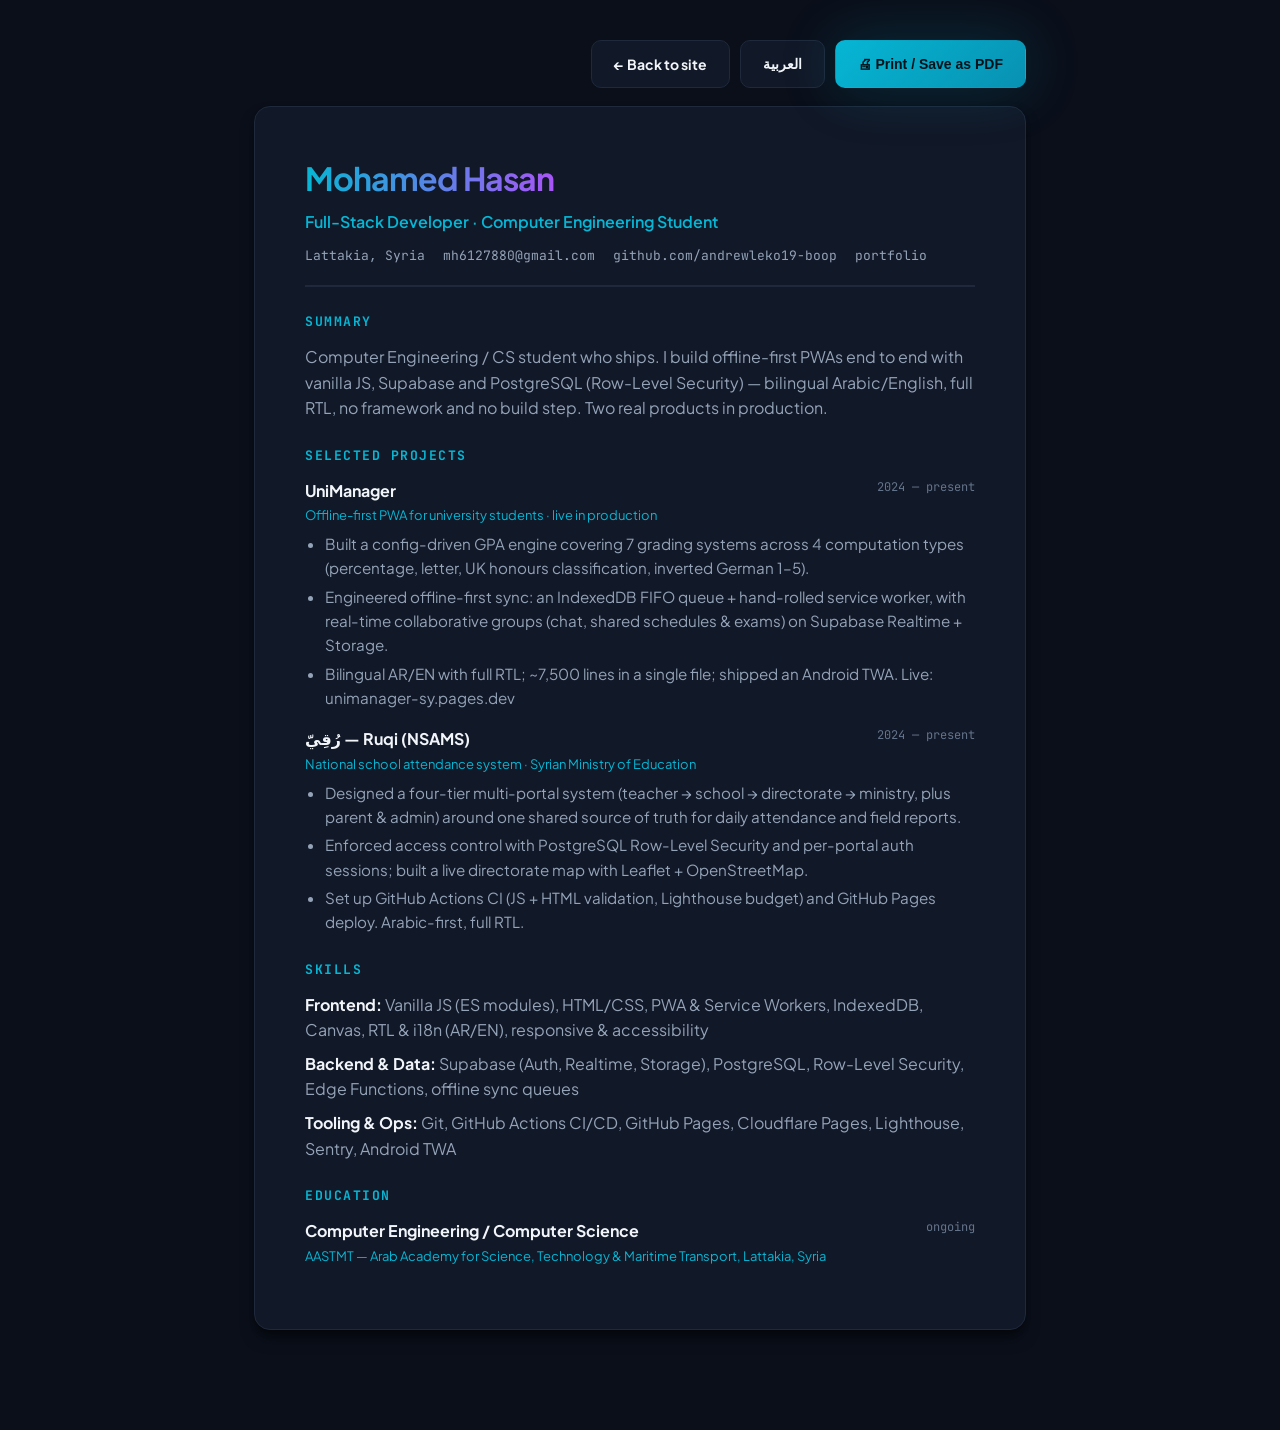
==== resume.html @ ea3f0650 "Add files via upload" ====
<!DOCTYPE html>
<html lang="en" dir="ltr" data-theme="dark">
<head>
  <meta charset="UTF-8">
  <meta name="viewport" content="width=device-width, initial-scale=1.0">
  <title>Mohamed Hasan — Résumé</title>
  <meta name="description" content="Résumé of Mohamed Hasan — Full-Stack Developer & Computer Engineering student, Lattakia, Syria.">
  <meta name="theme-color" content="#0a0f1a">
  <link rel="icon" href="favicon.svg" type="image/svg+xml">
  <link rel="preconnect" href="https://fonts.googleapis.com">
  <link rel="preconnect" href="https://fonts.gstatic.com" crossorigin>
  <link rel="stylesheet" href="https://fonts.googleapis.com/css2?family=Plus+Jakarta+Sans:wght@400;500;600;700;800&family=JetBrains+Mono:wght@400;500;700&family=Cairo:wght@400;600;700;800&display=swap">
  <link rel="stylesheet" href="styles.css">
  <style>
    .resume-wrap { max-width: 820px; margin: 40px auto; padding: 0 24px 60px; }
    .r-toolbar { display: flex; gap: 10px; justify-content: flex-end; margin-bottom: 18px; flex-wrap: wrap; }
    .paper {
      background: var(--bg-secondary); border: 1px solid var(--border); border-radius: var(--radius);
      box-shadow: var(--shadow-lg); padding: 46px 50px;
    }
    .r-head { border-bottom: 2px solid var(--border); padding-bottom: 18px; margin-bottom: 22px; }
    .r-name { margin: 0; font-size: 2rem; letter-spacing: -1px; }
    .r-name .gradient-text { background: var(--grad-accent); -webkit-background-clip: text; background-clip: text; color: transparent; }
    .r-role { margin: 4px 0 12px; color: var(--cyan); font-weight: 600; }
    .r-contact { display: flex; flex-wrap: wrap; gap: 6px 18px; font-size: 13px; color: var(--text-secondary); font-family: var(--font-mono); }
    .r-contact a { color: var(--text-secondary); }
    .r-section { margin-top: 24px; }
    .r-section h2 { font-size: .82rem; letter-spacing: 1.5px; text-transform: uppercase; color: var(--cyan); margin: 0 0 12px; font-family: var(--font-mono); }
    .r-section p { margin: 0 0 8px; color: var(--text-secondary); }
    .r-job { margin-bottom: 16px; }
    .r-job-top { display: flex; justify-content: space-between; flex-wrap: wrap; gap: 4px; }
    .r-job-title { font-weight: 700; color: var(--text-primary); }
    .r-job-date { font-family: var(--font-mono); font-size: 12px; color: var(--text-muted); }
    .r-job-sub { color: var(--cyan); font-size: 13px; margin: 2px 0 6px; }
    .r-job ul { margin: 0; padding-inline-start: 20px; }
    .r-job li { color: var(--text-secondary); margin-bottom: 4px; font-size: .95rem; }
    .r-skills { display: grid; gap: 8px; }
    .r-skills b { color: var(--text-primary); }
    .r-skills span { color: var(--text-secondary); }
    @media (max-width: 560px) { .paper { padding: 30px 24px; } }
    @media print {
      :root { --bg-primary:#fff; --bg-secondary:#fff; --text-primary:#000; --text-secondary:#222; --text-muted:#555; --border:#ccc; }
      body { background:#fff; }
      .r-toolbar, .site-header, .spotlight { display: none !important; }
      .resume-wrap { margin: 0; padding: 0; max-width: none; }
      .paper { box-shadow: none; border: none; border-radius: 0; padding: 0; }
      .r-name .gradient-text, .r-section h2, .r-role, .r-job-sub { color: #0a5a6b !important; -webkit-text-fill-color: #0a5a6b; }
      a { color: #000 !important; }
      .r-job, .r-section { break-inside: avoid; }
      @page { margin: 1.4cm; }
    }
  </style>
</head>
<body>
  <div class="resume-wrap">
    <div class="r-toolbar">
      <a class="btn btn-ghost" href="index.html" data-i18n="back">← Back to site</a>
      <button class="btn btn-ghost" id="rLang" type="button">العربية</button>
      <button class="btn btn-primary" id="rPrint" type="button" data-i18n="print">🖨 Print / Save as PDF</button>
    </div>

    <article class="paper">
      <header class="r-head">
        <h1 class="r-name"><span class="gradient-text">Mohamed Hasan</span></h1>
        <p class="r-role" data-i18n="role">Full-Stack Developer · Computer Engineering Student</p>
        <div class="r-contact">
          <span>Lattakia, Syria</span>
          <a href="mailto:mh6127880@gmail.com">mh6127880@gmail.com</a>
          <a href="https://github.com/andrewleko19-boop" target="_blank" rel="noopener">github.com/andrewleko19-boop</a>
          <a href="https://andrewleko19-boop.github.io/portfolio/" target="_blank" rel="noopener">portfolio</a>
        </div>
      </header>

      <section class="r-section">
        <h2 data-i18n="h.summary">Summary</h2>
        <p data-i18n="summary">Computer Engineering / CS student who ships. I build offline-first PWAs end to end with vanilla JS, Supabase and PostgreSQL (Row-Level Security) — bilingual Arabic/English, full RTL, no framework and no build step. Two real products in production.</p>
      </section>

      <section class="r-section">
        <h2 data-i18n="h.projects">Selected Projects</h2>

        <div class="r-job">
          <div class="r-job-top">
            <span class="r-job-title">UniManager</span>
            <span class="r-job-date">2024 — present</span>
          </div>
          <div class="r-job-sub" data-i18n="p.uni.sub">Offline-first PWA for university students · live in production</div>
          <ul>
            <li data-i18n="p.uni.b1">Built a config-driven GPA engine covering 7 grading systems across 4 computation types (percentage, letter, UK honours classification, inverted German 1–5).</li>
            <li data-i18n="p.uni.b2">Engineered offline-first sync: an IndexedDB FIFO queue + hand-rolled service worker, with real-time collaborative groups (chat, shared schedules & exams) on Supabase Realtime + Storage.</li>
            <li data-i18n="p.uni.b3">Bilingual AR/EN with full RTL; ~7,500 lines in a single file; shipped an Android TWA. Live: unimanager-sy.pages.dev</li>
          </ul>
        </div>

        <div class="r-job">
          <div class="r-job-top">
            <span class="r-job-title">رُقِيّ — Ruqi (NSAMS)</span>
            <span class="r-job-date">2024 — present</span>
          </div>
          <div class="r-job-sub" data-i18n="p.ruqi.sub">National school attendance system · Syrian Ministry of Education</div>
          <ul>
            <li data-i18n="p.ruqi.b1">Designed a four-tier multi-portal system (teacher → school → directorate → ministry, plus parent & admin) around one shared source of truth for daily attendance and field reports.</li>
            <li data-i18n="p.ruqi.b2">Enforced access control with PostgreSQL Row-Level Security and per-portal auth sessions; built a live directorate map with Leaflet + OpenStreetMap.</li>
            <li data-i18n="p.ruqi.b3">Set up GitHub Actions CI (JS + HTML validation, Lighthouse budget) and GitHub Pages deploy. Arabic-first, full RTL.</li>
          </ul>
        </div>
      </section>

      <section class="r-section">
        <h2 data-i18n="h.skills">Skills</h2>
        <div class="r-skills">
          <div><b data-i18n="s.frontend">Frontend:</b> <span>Vanilla JS (ES modules), HTML/CSS, PWA & Service Workers, IndexedDB, Canvas, RTL & i18n (AR/EN), responsive & accessibility</span></div>
          <div><b data-i18n="s.backend">Backend & Data:</b> <span>Supabase (Auth, Realtime, Storage), PostgreSQL, Row-Level Security, Edge Functions, offline sync queues</span></div>
          <div><b data-i18n="s.tools">Tooling & Ops:</b> <span>Git, GitHub Actions CI/CD, GitHub Pages, Cloudflare Pages, Lighthouse, Sentry, Android TWA</span></div>
        </div>
      </section>

      <section class="r-section">
        <h2 data-i18n="h.education">Education</h2>
        <div class="r-job">
          <div class="r-job-top">
            <span class="r-job-title" data-i18n="edu.title">Computer Engineering / Computer Science</span>
            <span class="r-job-date" data-i18n="edu.date">ongoing</span>
          </div>
          <div class="r-job-sub">AASTMT — Arab Academy for Science, Technology & Maritime Transport, Lattakia, Syria</div>
        </div>
      </section>
    </article>
  </div>

  <script>
    (function () {
      var root = document.documentElement;
      try { root.setAttribute("data-theme", localStorage.getItem("theme") || "dark"); } catch (e) {}

      var DICT = {
        ar: {
          "back": "← العودة للموقع", "print": "🖨 طباعة / حفظ PDF",
          "role": "مطوّر Full-Stack · طالب هندسة حاسوب",
          "h.summary": "نبذة",
          "summary": "طالب هندسة حاسوب / علوم حاسوب يُطلق منتجات حقيقية. أبني تطبيقات PWA تعمل دون اتصال من البداية للنهاية بـ JavaScript خام وSupabase وPostgreSQL مع أمان على مستوى الصف (RLS) — ثنائي اللغة عربي/إنجليزي بدعم RTL كامل، بلا إطار عمل وبلا خطوة build. منتجان فعليان في الإنتاج.",
          "h.projects": "مشاريع مختارة",
          "p.uni.sub": "تطبيق PWA يعمل دون اتصال للطلاب الجامعيين · منشور فعلياً",
          "p.uni.b1": "بنيت محرّك معدّل تراكمي قابل للضبط يغطّي 7 أنظمة تقدير عبر 4 أنواع حساب (نسبة مئوية، حرفي، تصنيف الشرف البريطاني، والنظام الألماني المعكوس 1–5).",
          "p.uni.b2": "صمّمت تزامناً يعمل دون اتصال: طابور FIFO على IndexedDB وservice worker مكتوب يدوياً، مع مجموعات تعاونية لحظية (محادثة، جداول وامتحانات مشتركة) على Supabase Realtime + Storage.",
          "p.uni.b3": "ثنائي اللغة عربي/إنجليزي بدعم RTL كامل؛ نحو 7500 سطر في ملف واحد؛ ونشرت حزمة أندرويد TWA. الرابط: unimanager-sy.pages.dev",
          "p.ruqi.sub": "نظام حضور مدرسي وطني · وزارة التربية السورية",
          "p.ruqi.b1": "صمّمت نظاماً متعدّد البوابات من أربعة مستويات (معلّم ← مدرسة ← مديرية ← وزارة، مع ولي أمر وإشراف) حول مصدر حقيقة واحد للحضور اليومي والتقارير الميدانية.",
          "p.ruqi.b2": "طبّقت التحكّم بالوصول عبر أمان PostgreSQL على مستوى الصف وجلسات مصادقة لكل بوابة؛ وبنيت خريطة مديرية حيّة بـ Leaflet + OpenStreetMap.",
          "p.ruqi.b3": "أعددت تكاملاً مستمراً على GitHub Actions (تحقّق JS + HTML، وميزانية Lighthouse) ونشراً على GitHub Pages. عربي أولاً، بدعم RTL كامل.",
          "h.skills": "المهارات",
          "s.frontend": "الواجهة:", "s.backend": "الخلفية والبيانات:", "s.tools": "الأدوات والتشغيل:",
          "h.education": "التعليم",
          "edu.title": "هندسة حاسوب / علوم حاسوب", "edu.date": "مستمرّ"
        }
      };

      var cur = "en";
      var btn = document.getElementById("rLang");
      btn.addEventListener("click", function () {
        cur = cur === "en" ? "ar" : "en";
        root.setAttribute("lang", cur);
        root.setAttribute("dir", cur === "ar" ? "rtl" : "ltr");
        btn.textContent = cur === "en" ? "العربية" : "English";
        if (cur === "ar") {
          document.querySelectorAll("[data-i18n]").forEach(function (el) {
            var k = el.getAttribute("data-i18n"); if (DICT.ar[k]) el.textContent = DICT.ar[k];
          });
        } else { location.reload(); }
      });

      document.getElementById("rPrint").addEventListener("click", function () { window.print(); });
    })();
  </script>
</body>
</html>
---- styles.css ----
/* ============================================================
   Mohamed Hasan — portfolio
   Palette: view-page-source.com (verbatim). Dark default + light.
   ============================================================ */

/* ===== Design tokens (dark = default) ===== */
:root {
  --bg-primary:   #0a0f1a;
  --bg-secondary: #111827;
  --bg-tertiary:  #1f2937;
  --bg-code:      #0d1421;
  --border:       #1e293b;

  --text-primary:   #f1f5f9;
  --text-secondary: #94a3b8;
  --text-muted:     #64748b;

  --cyan:   #06b6d4;
  --purple: #a855f7;
  --green:  #22c55e;
  --orange: #f97316;
  --pink:   #ec4899;

  --grad-button: linear-gradient(135deg, #06b6d4, #0891b2);
  --grad-hero:   linear-gradient(135deg, #06b6d4, #ff0505);
  --grad-accent: linear-gradient(90deg, #06b6d4, #a855f7);

  --glow:        0 0 60px rgba(6, 182, 212, .20);
  --shadow-md:   0 4px 6px -1px rgba(0,0,0,.4), 0 2px 4px -1px rgba(0,0,0,.3);
  --shadow-lg:   0 10px 15px -3px rgba(0,0,0,.5), 0 4px 6px -2px rgba(0,0,0,.3);
  --shadow-xl:   0 20px 25px -5px rgba(0,0,0,.6), 0 10px 10px -5px rgba(0,0,0,.4);

  --radius:    16px;
  --radius-sm: 10px;
  --maxw:      1100px;
  --transition: .25s ease;

  --font-ui:   "Plus Jakarta Sans", system-ui, -apple-system, BlinkMacSystemFont, "Segoe UI", Roboto, sans-serif;
  --font-mono: "JetBrains Mono", ui-monospace, SFMono-Regular, Menlo, Consolas, monospace;
}

:root[data-theme="light"] {
  --bg-primary:   #f8fafc;
  --bg-secondary: #ffffff;
  --bg-tertiary:  #f1f5f9;
  --bg-code:      #1e293b;
  --border:       #e2e8f0;

  --text-primary:   #0f172a;
  --text-secondary: #475569;
  --text-muted:     #94a3b8;

  --glow:      0 0 60px rgba(6, 182, 212, .15);
  --shadow-md: 0 4px 6px -1px rgba(15,30,60,.10), 0 2px 4px -1px rgba(15,30,60,.06);
  --shadow-lg: 0 10px 15px -3px rgba(15,30,60,.10), 0 4px 6px -2px rgba(15,30,60,.05);
  --shadow-xl: 0 20px 25px -5px rgba(15,30,60,.12), 0 10px 10px -5px rgba(15,30,60,.06);
}

/* Arabic font when RTL */
:root[dir="rtl"] body { font-family: "Cairo", var(--font-ui); }

/* ===== Base ===== */
* { box-sizing: border-box; }
html { scroll-behavior: smooth; }

body {
  margin: 0;
  background: var(--bg-primary);
  color: var(--text-primary);
  font-family: var(--font-ui);
  line-height: 1.6;
  -webkit-font-smoothing: antialiased;
  overflow-x: hidden;
  transition: background var(--transition), color var(--transition);
}

a { color: var(--cyan); text-decoration: none; }
a:hover { text-decoration: underline; }
.mono { font-family: var(--font-mono); }

.container { width: 100%; max-width: var(--maxw); margin-inline: auto; padding-inline: 24px; }

.skip-link {
  position: absolute; inset-inline-start: -999px; top: 0;
  background: var(--cyan); color: #001018; padding: 10px 16px;
  border-radius: 0 0 var(--radius-sm) 0; z-index: 200; font-weight: 700;
}
.skip-link:focus { inset-inline-start: 0; }

:focus-visible { outline: 2px solid var(--cyan); outline-offset: 3px; border-radius: 4px; }

/* ===== Cursor spotlight ===== */
.spotlight {
  position: fixed; inset: 0; z-index: 1; pointer-events: none;
  background: radial-gradient(320px circle at var(--mx, -100px) var(--my, -100px),
              rgba(6, 182, 212, .10), transparent 60%);
  mix-blend-mode: soft-light; opacity: 0; transition: opacity .4s ease;
}
body.has-pointer .spotlight { opacity: 1; }

/* ===== Header / nav ===== */
.site-header {
  position: sticky; top: 0; z-index: 50;
  backdrop-filter: blur(12px);
  background: color-mix(in srgb, var(--bg-primary) 78%, transparent);
  border-bottom: 1px solid var(--border);
}
.nav { display: flex; align-items: center; justify-content: space-between; height: 64px; gap: 16px; }

.brand { display: inline-flex; align-items: center; gap: 10px; color: var(--text-primary); font-weight: 800; }
.brand:hover { text-decoration: none; }
.brand-mark { display: grid; place-items: center; filter: drop-shadow(0 4px 10px rgba(6,182,212,.35)); }
.brand-mark svg { display: block; border-radius: 9px; }
.brand-name { font-size: 15px; letter-spacing: -.2px; }

.nav-links { display: flex; gap: 22px; list-style: none; margin: 0; padding: 0; }
.nav-links a { color: var(--text-secondary); font-size: 14px; font-weight: 600; position: relative; }
.nav-links a::after {
  content: ""; position: absolute; inset-inline-start: 0; bottom: -6px; height: 2px; width: 0;
  background: var(--grad-accent); transition: width var(--transition);
}
.nav-links a:hover { color: var(--text-primary); text-decoration: none; }
.nav-links a:hover::after { width: 100%; }

.nav-actions { display: flex; align-items: center; gap: 10px; }
.icon-btn {
  display: grid; place-items: center; height: 38px; min-width: 38px; padding: 0 9px;
  border: 1px solid var(--border); border-radius: 10px;
  background: var(--bg-secondary); color: var(--text-primary);
  cursor: pointer; font-family: var(--font-mono); font-size: 13px; font-weight: 700;
  transition: border-color var(--transition), background var(--transition), transform var(--transition);
}
.icon-btn:hover { border-color: var(--cyan); }
.term-glyph { color: var(--cyan); }
.theme-toggle .icon-moon { display: none; }
:root[data-theme="light"] .theme-toggle .icon-sun { display: none; }
:root[data-theme="light"] .theme-toggle .icon-moon { display: block; }
.nav-burger { display: none; }

/* ===== Buttons ===== */
.btn {
  display: inline-flex; align-items: center; justify-content: center;
  padding: 12px 22px; border-radius: 10px; font-size: 14px; font-weight: 700;
  border: 1px solid transparent; cursor: pointer;
  transition: transform .15s ease, background var(--transition), border-color var(--transition), box-shadow var(--transition);
}
.btn:hover { text-decoration: none; }
.btn-primary { background: var(--grad-button); color: #00131a; box-shadow: var(--glow); }
.btn-primary:hover { box-shadow: 0 0 0 1px var(--cyan), var(--glow); }
.btn-ghost { background: var(--bg-secondary); color: var(--text-primary); border-color: var(--border); }
.btn-ghost:hover { border-color: var(--cyan); }
.btn-small { padding: 9px 16px; font-size: 13px; }

/* ===== Sections ===== */
.section { padding-block: 72px; }
.section-title {
  font-size: clamp(1.5rem, 3.5vw, 2.1rem); margin: 0 0 36px; letter-spacing: -0.6px;
  display: flex; align-items: baseline; gap: 12px;
}
.title-index { color: var(--cyan); font-size: .7em; font-weight: 500; }

/* ===== Hero ===== */
.hero { position: relative; min-height: 92vh; display: flex; align-items: center; overflow: hidden; padding-block: 90px 60px; }
.hero-canvas { position: absolute; inset: 0; width: 100%; height: 100%; z-index: 0; }
.hero-grid {
  position: absolute; inset: 0; z-index: 0; pointer-events: none;
  background-image:
    linear-gradient(to right, color-mix(in srgb, var(--border) 60%, transparent) 1px, transparent 1px),
    linear-gradient(to bottom, color-mix(in srgb, var(--border) 60%, transparent) 1px, transparent 1px);
  background-size: 44px 44px;
  mask-image: radial-gradient(ellipse 70% 60% at 50% 35%, #000 30%, transparent 75%);
  -webkit-mask-image: radial-gradient(ellipse 70% 60% at 50% 35%, #000 30%, transparent 75%);
  opacity: .5;
}
.hero-glow {
  position: absolute; z-index: 0; top: -10%; inset-inline-start: 50%; transform: translateX(-50%);
  width: 800px; height: 600px; pointer-events: none;
  background: radial-gradient(circle, rgba(6,182,212,.18), transparent 60%);
  filter: blur(20px);
}
.hero-content { position: relative; z-index: 2; text-align: center; }

.hero-eyebrow {
  display: inline-flex; align-items: center; gap: 2px; margin: 0 0 18px;
  padding: 7px 16px; font-family: var(--font-mono); font-size: 13px; font-weight: 600;
  color: var(--cyan); background: color-mix(in srgb, var(--cyan) 12%, transparent);
  border: 1px solid color-mix(in srgb, var(--cyan) 35%, var(--border)); border-radius: 999px;
}
.hero-title { margin: 0; font-size: clamp(2.8rem, 9vw, 5.2rem); line-height: 1.02; letter-spacing: -2px; }
.gradient-text {
  background: var(--grad-hero); background-size: 200% 200%;
  -webkit-background-clip: text; background-clip: text; color: transparent;
  animation: gradShift 6s ease infinite;
}
.hero-typed {
  margin: 18px 0 0; font-size: clamp(1rem, 2.6vw, 1.35rem); color: var(--text-primary);
  min-height: 1.6em; font-weight: 500;
}
.hero-typed .prompt { color: var(--green); }
#typed { color: var(--text-primary); }
.hero-tagline { margin: 20px auto 0; max-width: 640px; color: var(--text-secondary); font-size: 1.06rem; }

.hero-status {
  display: inline-flex; align-items: center; gap: 9px; margin-top: 22px;
  padding: 7px 15px; border: 1px solid var(--border); border-radius: 999px;
  background: var(--bg-secondary); font-size: 12.5px; color: var(--text-secondary);
}
.status-dot { width: 9px; height: 9px; border-radius: 50%; background: var(--green); box-shadow: 0 0 0 0 rgba(34,197,94,.6); animation: pulse 2s infinite; }

.hero-actions { display: flex; flex-wrap: wrap; gap: 12px; justify-content: center; margin-top: 32px; }

.caret { display: inline-block; width: 9px; height: 1.05em; margin-inline-start: 3px; background: var(--cyan); vertical-align: text-bottom; animation: blink 1.05s steps(1) infinite; }

/* ===== Stats ===== */
.stats-section { padding-block: 40px; }
.stats {
  list-style: none; margin: 0; padding: 26px; display: grid; grid-template-columns: repeat(5, 1fr); gap: 18px;
  background: var(--bg-secondary); border: 1px solid var(--border); border-radius: var(--radius); box-shadow: var(--shadow-lg);
}
.stat { display: flex; flex-direction: column; align-items: center; gap: 6px; text-align: center; position: relative; }
.stat:not(:last-child)::after { content: ""; position: absolute; inset-inline-end: -9px; top: 12%; height: 76%; width: 1px; background: var(--border); }
.stat-num {
  font-size: clamp(1.8rem, 4.5vw, 2.6rem); font-weight: 700; line-height: 1;
  background: var(--grad-accent); -webkit-background-clip: text; background-clip: text; color: transparent;
}
.stat-label { font-size: 12.5px; color: var(--text-secondary); }

/* ===== About ===== */
.about-grid { display: grid; grid-template-columns: 1.6fr 1fr; gap: 40px; align-items: start; }
.about-text { margin: 0 0 16px; font-size: 1.08rem; color: var(--text-secondary); }
.about-text strong { color: var(--text-primary); }
.chips { list-style: none; margin: 22px 0 0; padding: 0; display: flex; flex-wrap: wrap; gap: 8px; }
.chip { font-family: var(--font-mono); font-size: 12px; padding: 6px 12px; border-radius: 999px; color: var(--cyan); background: color-mix(in srgb, var(--cyan) 10%, transparent); border: 1px solid color-mix(in srgb, var(--cyan) 30%, var(--border)); }
.about-facts { list-style: none; margin: 0; padding: 0; display: grid; gap: 10px; }
.about-facts li { display: flex; justify-content: space-between; gap: 16px; padding: 13px 16px; background: var(--bg-secondary); border: 1px solid var(--border); border-radius: var(--radius-sm); }
.fact-label { color: var(--text-secondary); font-size: 13px; }
.fact-value { color: var(--text-primary); font-weight: 600; font-size: 14px; text-align: end; }
a.fact-value:hover { color: var(--cyan); }

/* ===== Projects ===== */
.project {
  display: grid; grid-template-columns: 0.9fr 1.1fr; gap: 44px; align-items: center;
  padding: 34px; margin-bottom: 36px;
  background: var(--bg-secondary); border: 1px solid var(--border); border-radius: var(--radius);
  box-shadow: var(--shadow-lg); position: relative; overflow: hidden;
  transition: border-color var(--transition), box-shadow var(--transition);
}
.project::before { content: ""; position: absolute; inset: 0 0 auto 0; height: 3px; background: var(--grad-accent); }
.project[data-accent="green"]::before { background: linear-gradient(90deg, #2ecc71, #F0B429); }
.project:hover { border-color: color-mix(in srgb, var(--cyan) 40%, var(--border)); box-shadow: var(--shadow-xl); }
.project--reverse .project-media { order: 2; }

.project-kicker { display: block; color: var(--cyan); font-size: 12px; font-weight: 600; text-transform: uppercase; letter-spacing: .6px; margin-bottom: 8px; }
.project[data-accent="green"] .project-kicker { color: #2ecc71; }
.project-name { margin: 0 0 14px; font-size: 1.7rem; letter-spacing: -0.6px; }
.project-name-sub { color: var(--text-muted); font-weight: 500; font-size: 1.1rem; }
.project-desc { margin: 0 0 20px; color: var(--text-secondary); font-size: .99rem; }

.highlights { list-style: none; margin: 0 0 20px; padding: 0; display: grid; grid-template-columns: repeat(2, 1fr); gap: 10px; }
.highlights li { font-size: 12.5px; color: var(--text-secondary); padding: 10px 12px; background: var(--bg-tertiary); border: 1px solid var(--border); border-radius: var(--radius-sm); }
.highlights b { color: var(--cyan); font-size: 1.15rem; margin-inline-end: 6px; }
.project[data-accent="green"] .highlights b { color: #2ecc71; }

.tags { display: flex; flex-wrap: wrap; gap: 7px; list-style: none; margin: 0 0 22px; padding: 0; }
.tags li { font-size: 11.5px; font-weight: 600; padding: 5px 11px; border-radius: 999px; color: var(--text-secondary); background: var(--bg-tertiary); border: 1px solid var(--border); font-family: var(--font-mono); }
.project-links { display: flex; gap: 10px; flex-wrap: wrap; }

/* Phone mockup */
.project-media { display: grid; place-items: center; transform-style: preserve-3d; }
.phones { position: relative; width: 230px; height: 500px; }
.phone {
  position: absolute; top: 0; inset-inline-start: 0; width: 230px; height: auto;
  border-radius: 26px; border: 5px solid #05070d; background: #05070d;
  box-shadow: var(--shadow-xl); object-fit: cover;
}
.phone-front { z-index: 3; }
.phone-back-1 { z-index: 1; transform: translateX(-58px) rotate(-9deg) scale(.9); opacity: .85; }
.phone-back-2 { z-index: 2; transform: translateX(58px) rotate(9deg) scale(.9); opacity: .85; }
.project:hover .phone-back-1 { transform: translateX(-78px) rotate(-11deg) scale(.92); opacity: 1; }
.project:hover .phone-back-2 { transform: translateX(78px) rotate(11deg) scale(.92); opacity: 1; }
.phone, .phone-back-1, .phone-back-2 { transition: transform .4s ease, opacity .4s ease; }

/* Browser mockup (Ruqi) */
.browser { width: 100%; max-width: 420px; border: 1px solid var(--border); border-radius: 12px; overflow: hidden; box-shadow: var(--shadow-xl); background: #0a1a12; }
.browser-bar { display: flex; align-items: center; gap: 7px; padding: 10px 12px; background: var(--bg-tertiary); border-bottom: 1px solid var(--border); }
.dot { width: 11px; height: 11px; border-radius: 50%; }
.dot.red { background: #ff5f57; } .dot.yellow { background: #febc2e; } .dot.green { background: #28c840; }
.browser-url { margin-inline-start: 10px; font-size: 11px; color: var(--text-muted); background: var(--bg-primary); padding: 4px 12px; border-radius: 999px; border: 1px solid var(--border); }
.ruqi-scene {
  position: relative; height: 380px; padding: 22px;
  background:
    radial-gradient(circle at 70% 30%, rgba(46,204,113,.10), transparent 55%),
    linear-gradient(180deg, #0c2118, #08160f);
}
.ruqi-scene::before {
  content: ""; position: absolute; inset: 0;
  background-image: linear-gradient(rgba(46,204,113,.10) 1px, transparent 1px), linear-gradient(90deg, rgba(46,204,113,.10) 1px, transparent 1px);
  background-size: 30px 30px; opacity: .6;
}
.ruqi-eagle { position: relative; display: block; margin: 0 auto 10px; width: 64px; height: 64px; filter: drop-shadow(0 6px 14px rgba(240,180,41,.4)); }
.ruqi-map { position: relative; height: 150px; margin: 6px auto 14px; max-width: 300px; }
.pin { position: absolute; width: 12px; height: 12px; border-radius: 50%; }
.pin::after { content: ""; position: absolute; inset: -6px; border-radius: 50%; animation: ping 2.4s ease-out infinite; }
.pin-g { background: #2ecc71; } .pin-g::after { box-shadow: 0 0 0 2px rgba(46,204,113,.5); }
.pin-a { background: #F0B429; } .pin-a::after { box-shadow: 0 0 0 2px rgba(240,180,41,.5); }
.pin-r { background: #ff5f57; } .pin-r::after { box-shadow: 0 0 0 2px rgba(255,95,87,.5); }
.ruqi-ladder { position: relative; list-style: none; margin: 0; padding: 0; display: flex; justify-content: space-between; gap: 4px; }
.ruqi-ladder li { flex: 1; text-align: center; font-size: 10.5px; color: #d7ffe9; padding: 7px 4px; background: rgba(46,204,113,.12); border: 1px solid rgba(46,204,113,.4); border-radius: 8px; position: relative; }
.ruqi-ladder li:not(:last-child)::after { content: "→"; position: absolute; inset-inline-end: -10px; top: 50%; transform: translateY(-50%); color: #F0B429; font-size: 11px; z-index: 1; }
:root[dir="rtl"] .ruqi-ladder li:not(:last-child)::after { content: "←"; }

/* ===== Skills ===== */
.skills { display: grid; grid-template-columns: repeat(3, 1fr); gap: 22px; }
.skill-group { padding: 24px; background: var(--bg-secondary); border: 1px solid var(--border); border-radius: var(--radius); transition: border-color var(--transition), transform var(--transition); }
.skill-group:hover { border-color: color-mix(in srgb, var(--cyan) 40%, var(--border)); transform: translateY(-4px); }
.skill-title { margin: 0 0 16px; font-size: 1rem; color: var(--cyan); }
.skill-list { list-style: none; margin: 0; padding: 0; display: grid; gap: 11px; }
.skill-list li { position: relative; padding-inline-start: 20px; color: var(--text-secondary); font-size: .94rem; }
.skill-list li::before { content: "▸"; position: absolute; inset-inline-start: 0; color: var(--cyan); }

/* ===== Timeline ===== */
.timeline { list-style: none; margin: 0; padding: 0; position: relative; padding-inline-start: 28px; }
.timeline::before { content: ""; position: absolute; inset-inline-start: 5px; top: 6px; bottom: 6px; width: 2px; background: var(--grad-accent); opacity: .6; }
.tl-item { position: relative; padding: 0 0 30px 8px; }
.tl-item:last-child { padding-bottom: 0; }
.tl-dot { position: absolute; inset-inline-start: -28px; top: 5px; width: 12px; height: 12px; border-radius: 50%; background: var(--cyan); box-shadow: 0 0 0 4px color-mix(in srgb, var(--cyan) 20%, transparent); }
.tl-date { display: inline-block; font-size: 12px; color: var(--cyan); margin-bottom: 4px; }
.tl-role { margin: 0 0 6px; font-size: 1.12rem; }
.tl-desc { margin: 0; color: var(--text-secondary); font-size: .96rem; max-width: 640px; }

/* ===== CV ===== */
.cv-card {
  display: flex; flex-wrap: wrap; align-items: center; justify-content: space-between; gap: 22px;
  padding: 32px; border-radius: var(--radius); border: 1px solid var(--border);
  background: linear-gradient(135deg, color-mix(in srgb, var(--cyan) 10%, var(--bg-secondary)), var(--bg-secondary));
  box-shadow: var(--shadow-lg);
}
.cv-title { margin: 0 0 6px; font-size: 1.4rem; letter-spacing: -.4px; }
.cv-lead { margin: 0; color: var(--text-secondary); }
.cv-actions { display: flex; gap: 12px; flex-wrap: wrap; }

/* ===== Contact ===== */
.contact-lead { margin: 0 0 22px; color: var(--text-secondary); font-size: 1.05rem; }
.contact-shell { display: block; padding: 18px 20px; margin-bottom: 24px; background: var(--bg-code); border: 1px solid var(--border); border-radius: var(--radius-sm); font-size: 13.5px; line-height: 2; color: var(--text-secondary); box-shadow: var(--shadow-md); }
.cs-line { display: block; }
.cs-prompt { color: var(--green); margin-inline-end: 6px; }
.cs-ok { color: var(--green); }
.contact-links { display: flex; flex-wrap: wrap; gap: 14px; }
.contact-link { display: inline-flex; align-items: center; gap: 12px; padding: 14px 20px; background: var(--bg-secondary); border: 1px solid var(--border); border-radius: var(--radius-sm); color: var(--text-primary); font-weight: 600; transition: transform var(--transition), border-color var(--transition); }
.contact-link:hover { text-decoration: none; transform: translateY(-2px); border-color: var(--cyan); }
.contact-link svg { color: var(--cyan); flex-shrink: 0; }

/* ===== Footer ===== */
.site-footer { border-top: 1px solid var(--border); padding: 28px 0; margin-top: 50px; }
.footer-inner { display: flex; flex-wrap: wrap; justify-content: space-between; align-items: center; gap: 10px; color: var(--text-muted); font-size: 14px; }
.footer-top { color: var(--text-secondary); font-weight: 600; }

/* ===== Terminal modal ===== */
.term-overlay { position: fixed; inset: 0; z-index: 120; display: grid; place-items: start center; padding: 10vh 16px; background: rgba(2,6,14,.6); backdrop-filter: blur(4px); }
.term-overlay[hidden] { display: none; }
.term { width: 100%; max-width: 640px; background: var(--bg-code); border: 1px solid color-mix(in srgb, var(--cyan) 30%, var(--border)); border-radius: 12px; box-shadow: var(--shadow-xl), var(--glow); overflow: hidden; animation: termIn .18s ease; }
.term-bar { display: flex; align-items: center; gap: 7px; padding: 10px 12px; background: var(--bg-tertiary); border-bottom: 1px solid var(--border); }
.term-title { margin-inline-start: 10px; font-size: 12px; color: var(--text-muted); flex: 1; }
.term-close { background: none; border: none; color: var(--text-muted); cursor: pointer; font-size: 14px; line-height: 1; padding: 4px 8px; border-radius: 6px; }
.term-close:hover { color: var(--text-primary); background: var(--bg-secondary); }
.term-body { padding: 16px; height: 320px; overflow-y: auto; font-size: 13px; line-height: 1.7; color: var(--text-secondary); white-space: pre-wrap; word-break: break-word; }
.term-body .ok { color: var(--green); }
.term-body .accent { color: var(--cyan); }
.term-body .warn { color: var(--orange); }
.term-body .cmd { color: var(--text-primary); }
.term-body a { color: var(--cyan); }
.term-input-row { display: flex; align-items: center; gap: 8px; padding: 12px 16px; border-top: 1px solid var(--border); background: var(--bg-secondary); }
.term-prompt { color: var(--green); font-size: 13px; }
.term-input { flex: 1; background: none; border: none; outline: none; color: var(--text-primary); font-family: var(--font-mono); font-size: 13px; }

/* ===== Reveal ===== */
.reveal { opacity: 0; transform: translateY(18px); transition: opacity .6s ease, transform .6s ease; }
.reveal.is-visible { opacity: 1; transform: none; }

/* ===== Animations ===== */
@keyframes gradShift { 0%,100% { background-position: 0% 50%; } 50% { background-position: 100% 50%; } }
@keyframes blink { 0%,49% { opacity: 1; } 50%,100% { opacity: 0; } }
@keyframes pulse { 0% { box-shadow: 0 0 0 0 rgba(34,197,94,.55); } 70% { box-shadow: 0 0 0 8px rgba(34,197,94,0); } 100% { box-shadow: 0 0 0 0 rgba(34,197,94,0); } }
@keyframes ping { 0% { transform: scale(.6); opacity: .9; } 100% { transform: scale(1.8); opacity: 0; } }
@keyframes termIn { from { opacity: 0; transform: translateY(-12px) scale(.98); } to { opacity: 1; transform: none; } }

/* ===== Responsive ===== */
@media (max-width: 900px) {
  .about-grid { grid-template-columns: 1fr; gap: 28px; }
  .project, .project--reverse { grid-template-columns: 1fr; gap: 30px; }
  .project--reverse .project-media { order: 0; }
  .project-media { margin-bottom: 6px; }
  .skills { grid-template-columns: 1fr; }
  .stats { grid-template-columns: repeat(2, 1fr); }
  .stat:nth-child(2)::after, .stat:last-child::after { display: none; }
}

@media (max-width: 640px) {
  .nav-links {
    position: absolute; inset-inline: 0; top: 64px; flex-direction: column; gap: 0;
    background: var(--bg-secondary); border-bottom: 1px solid var(--border);
    padding: 8px 24px 16px; display: none;
  }
  .nav-links.open { display: flex; }
  .nav-links li { width: 100%; }
  .nav-links a { display: block; padding: 12px 0; }
  .nav-burger { display: grid; }
  .stats { grid-template-columns: 1fr; }
  .stat::after { display: none !important; }
  .stat { flex-direction: row; justify-content: space-between; padding: 4px 6px; }
  .highlights { grid-template-columns: 1fr; }
  .footer-inner { justify-content: center; text-align: center; }
}

/* ===== Reduced motion ===== */
@media (prefers-reduced-motion: reduce) {
  html { scroll-behavior: auto; }
  *, *::before, *::after { animation-duration: .001ms !important; animation-iteration-count: 1 !important; transition-duration: .001ms !important; }
  .reveal { opacity: 1; transform: none; }
  .caret { display: none; }
}
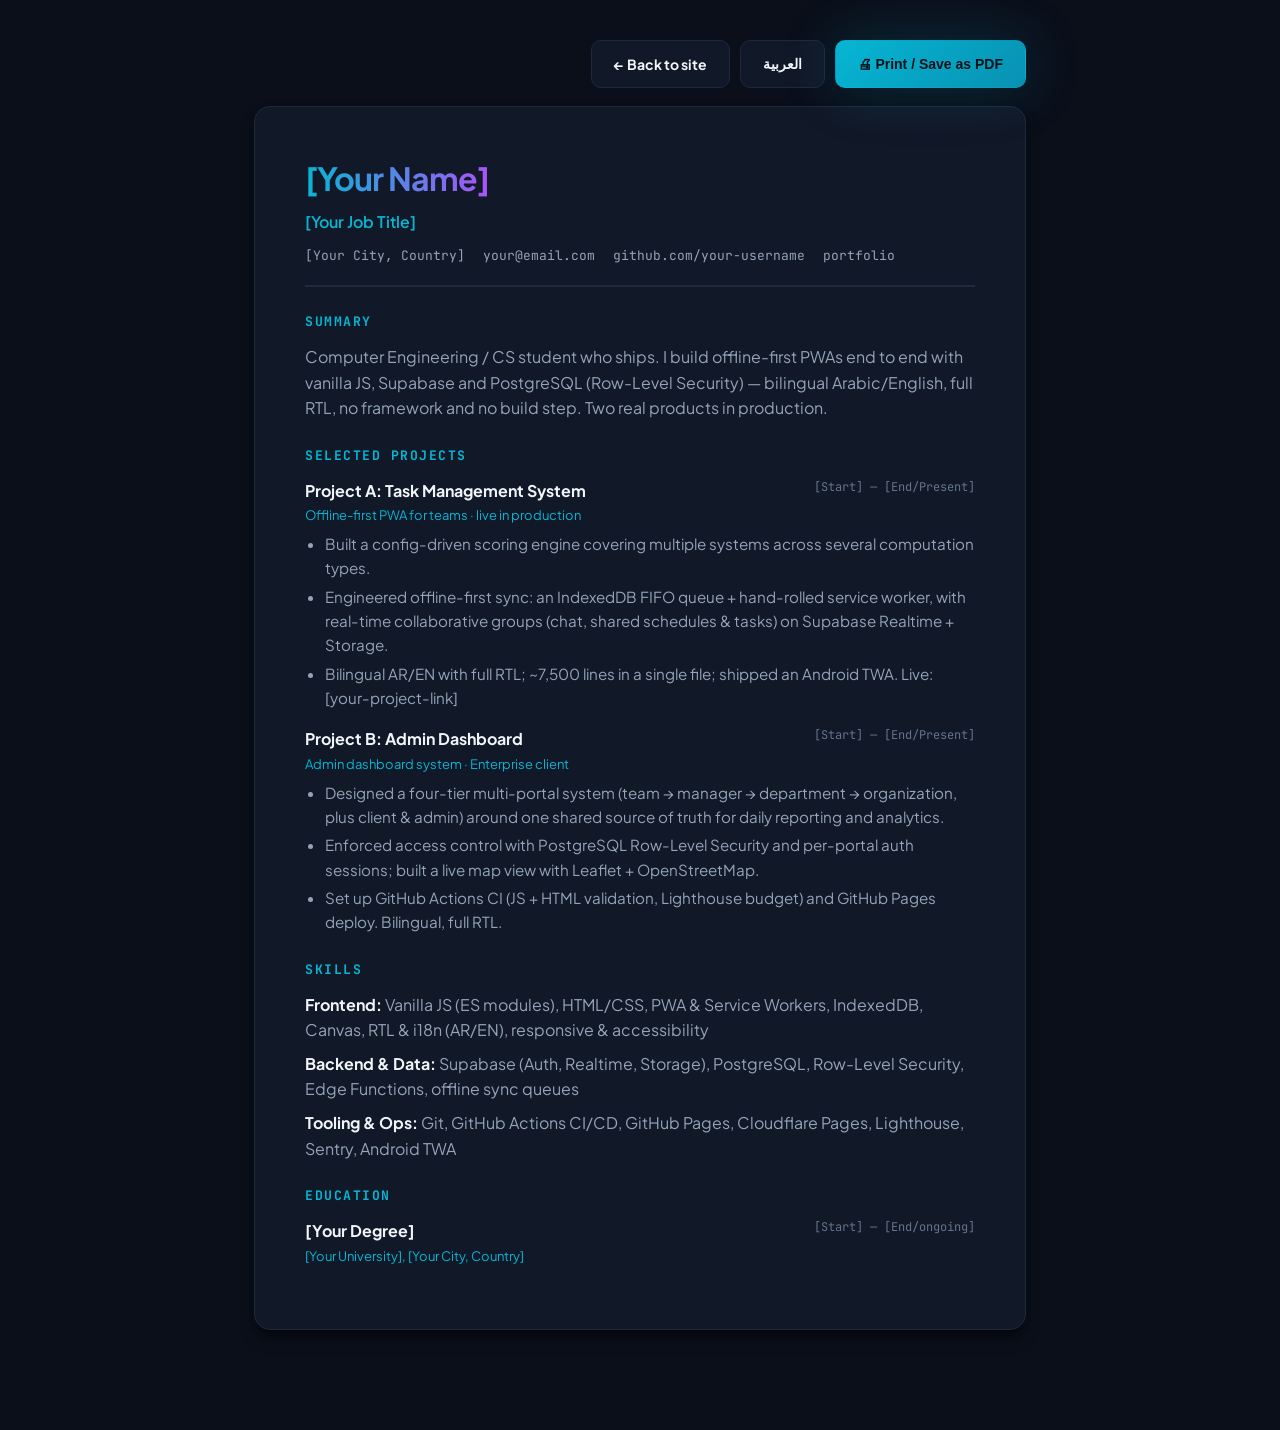
==== commit f4263993: "Genericize portfolio into a sellable template + default language English - Replace all personal iden" ====
--- a/resume.html
+++ b/resume.html
@@ -3,8 +3,8 @@
 <head>
   <meta charset="UTF-8">
   <meta name="viewport" content="width=device-width, initial-scale=1.0">
-  <title>Mohamed Hasan — Résumé</title>
-  <meta name="description" content="Résumé of Mohamed Hasan — Full-Stack Developer & Computer Engineering student, Lattakia, Syria.">
+  <title>[Your Name] — Résumé</title>
+  <meta name="description" content="Résumé of [Your Name] — Full-Stack Developer & Computer Engineering student, [Your City, Country].">
   <meta name="theme-color" content="#0a0f1a">
   <link rel="icon" href="favicon.svg" type="image/svg+xml">
   <link rel="preconnect" href="https://fonts.googleapis.com">
@@ -61,13 +61,13 @@
 
     <article class="paper">
       <header class="r-head">
-        <h1 class="r-name"><span class="gradient-text">Mohamed Hasan</span></h1>
-        <p class="r-role" data-i18n="role">Full-Stack Developer · Computer Engineering Student</p>
+        <h1 class="r-name"><span class="gradient-text">[Your Name]</span></h1>
+        <p class="r-role" data-i18n="role">[Your Job Title]</p>
         <div class="r-contact">
-          <span>Lattakia, Syria</span>
-          <a href="mailto:mh6127880@gmail.com">mh6127880@gmail.com</a>
-          <a href="https://github.com/andrewleko19-boop" target="_blank" rel="noopener">github.com/andrewleko19-boop</a>
-          <a href="https://andrewleko19-boop.github.io/portfolio/" target="_blank" rel="noopener">portfolio</a>
+          <span>[Your City, Country]</span>
+          <a href="mailto:your@email.com">your@email.com</a>
+          <a href="https://github.com/your-username" target="_blank" rel="noopener">github.com/your-username</a>
+          <a href="https://yourdomain.com/" target="_blank" rel="noopener">portfolio</a>
         </div>
       </header>
 
@@ -81,27 +81,27 @@
 
         <div class="r-job">
           <div class="r-job-top">
-            <span class="r-job-title">UniManager</span>
-            <span class="r-job-date">2024 — present</span>
+            <span class="r-job-title">Project A: Task Management System</span>
+            <span class="r-job-date">[Start] — [End/Present]</span>
           </div>
-          <div class="r-job-sub" data-i18n="p.uni.sub">Offline-first PWA for university students · live in production</div>
+          <div class="r-job-sub" data-i18n="p.uni.sub">Offline-first PWA for teams · live in production</div>
           <ul>
-            <li data-i18n="p.uni.b1">Built a config-driven GPA engine covering 7 grading systems across 4 computation types (percentage, letter, UK honours classification, inverted German 1–5).</li>
-            <li data-i18n="p.uni.b2">Engineered offline-first sync: an IndexedDB FIFO queue + hand-rolled service worker, with real-time collaborative groups (chat, shared schedules & exams) on Supabase Realtime + Storage.</li>
-            <li data-i18n="p.uni.b3">Bilingual AR/EN with full RTL; ~7,500 lines in a single file; shipped an Android TWA. Live: unimanager-sy.pages.dev</li>
+            <li data-i18n="p.uni.b1">Built a config-driven scoring engine covering multiple systems across several computation types.</li>
+            <li data-i18n="p.uni.b2">Engineered offline-first sync: an IndexedDB FIFO queue + hand-rolled service worker, with real-time collaborative groups (chat, shared schedules & tasks) on Supabase Realtime + Storage.</li>
+            <li data-i18n="p.uni.b3">Bilingual AR/EN with full RTL; ~7,500 lines in a single file; shipped an Android TWA. Live: [your-project-link]</li>
           </ul>
         </div>
 
         <div class="r-job">
           <div class="r-job-top">
-            <span class="r-job-title">رُقِيّ — Ruqi (NSAMS)</span>
-            <span class="r-job-date">2024 — present</span>
+            <span class="r-job-title">Project B: Admin Dashboard</span>
+            <span class="r-job-date">[Start] — [End/Present]</span>
           </div>
-          <div class="r-job-sub" data-i18n="p.ruqi.sub">National school attendance system · Syrian Ministry of Education</div>
+          <div class="r-job-sub" data-i18n="p.ruqi.sub">Admin dashboard system · Enterprise client</div>
           <ul>
-            <li data-i18n="p.ruqi.b1">Designed a four-tier multi-portal system (teacher → school → directorate → ministry, plus parent & admin) around one shared source of truth for daily attendance and field reports.</li>
-            <li data-i18n="p.ruqi.b2">Enforced access control with PostgreSQL Row-Level Security and per-portal auth sessions; built a live directorate map with Leaflet + OpenStreetMap.</li>
-            <li data-i18n="p.ruqi.b3">Set up GitHub Actions CI (JS + HTML validation, Lighthouse budget) and GitHub Pages deploy. Arabic-first, full RTL.</li>
+            <li data-i18n="p.ruqi.b1">Designed a four-tier multi-portal system (team → manager → department → organization, plus client & admin) around one shared source of truth for daily reporting and analytics.</li>
+            <li data-i18n="p.ruqi.b2">Enforced access control with PostgreSQL Row-Level Security and per-portal auth sessions; built a live map view with Leaflet + OpenStreetMap.</li>
+            <li data-i18n="p.ruqi.b3">Set up GitHub Actions CI (JS + HTML validation, Lighthouse budget) and GitHub Pages deploy. Bilingual, full RTL.</li>
           </ul>
         </div>
       </section>
@@ -119,10 +119,10 @@
         <h2 data-i18n="h.education">Education</h2>
         <div class="r-job">
           <div class="r-job-top">
-            <span class="r-job-title" data-i18n="edu.title">Computer Engineering / Computer Science</span>
-            <span class="r-job-date" data-i18n="edu.date">ongoing</span>
+            <span class="r-job-title" data-i18n="edu.title">[Your Degree]</span>
+            <span class="r-job-date" data-i18n="edu.date">[Start] — [End/ongoing]</span>
           </div>
-          <div class="r-job-sub">AASTMT — Arab Academy for Science, Technology & Maritime Transport, Lattakia, Syria</div>
+          <div class="r-job-sub">[Your University], [Your City, Country]</div>
         </div>
       </section>
     </article>
@@ -136,22 +136,22 @@
       var DICT = {
         ar: {
           "back": "← العودة للموقع", "print": "🖨 طباعة / حفظ PDF",
-          "role": "مطوّر Full-Stack · طالب هندسة حاسوب",
+          "role": "[مسمّاك الوظيفي]",
           "h.summary": "نبذة",
           "summary": "طالب هندسة حاسوب / علوم حاسوب يُطلق منتجات حقيقية. أبني تطبيقات PWA تعمل دون اتصال من البداية للنهاية بـ JavaScript خام وSupabase وPostgreSQL مع أمان على مستوى الصف (RLS) — ثنائي اللغة عربي/إنجليزي بدعم RTL كامل، بلا إطار عمل وبلا خطوة build. منتجان فعليان في الإنتاج.",
           "h.projects": "مشاريع مختارة",
-          "p.uni.sub": "تطبيق PWA يعمل دون اتصال للطلاب الجامعيين · منشور فعلياً",
-          "p.uni.b1": "بنيت محرّك معدّل تراكمي قابل للضبط يغطّي 7 أنظمة تقدير عبر 4 أنواع حساب (نسبة مئوية، حرفي، تصنيف الشرف البريطاني، والنظام الألماني المعكوس 1–5).",
-          "p.uni.b2": "صمّمت تزامناً يعمل دون اتصال: طابور FIFO على IndexedDB وservice worker مكتوب يدوياً، مع مجموعات تعاونية لحظية (محادثة، جداول وامتحانات مشتركة) على Supabase Realtime + Storage.",
-          "p.uni.b3": "ثنائي اللغة عربي/إنجليزي بدعم RTL كامل؛ نحو 7500 سطر في ملف واحد؛ ونشرت حزمة أندرويد TWA. الرابط: unimanager-sy.pages.dev",
-          "p.ruqi.sub": "نظام حضور مدرسي وطني · وزارة التربية السورية",
-          "p.ruqi.b1": "صمّمت نظاماً متعدّد البوابات من أربعة مستويات (معلّم ← مدرسة ← مديرية ← وزارة، مع ولي أمر وإشراف) حول مصدر حقيقة واحد للحضور اليومي والتقارير الميدانية.",
-          "p.ruqi.b2": "طبّقت التحكّم بالوصول عبر أمان PostgreSQL على مستوى الصف وجلسات مصادقة لكل بوابة؛ وبنيت خريطة مديرية حيّة بـ Leaflet + OpenStreetMap.",
-          "p.ruqi.b3": "أعددت تكاملاً مستمراً على GitHub Actions (تحقّق JS + HTML، وميزانية Lighthouse) ونشراً على GitHub Pages. عربي أولاً، بدعم RTL كامل.",
+          "p.uni.sub": "تطبيق PWA يعمل دون اتصال للفرق · منشور فعلياً",
+          "p.uni.b1": "بنيت محرّك تقييم قابل للضبط يغطّي أنظمة متعددة عبر عدة أنواع حساب.",
+          "p.uni.b2": "صمّمت تزامناً يعمل دون اتصال: طابور FIFO على IndexedDB وservice worker مكتوب يدوياً، مع مجموعات تعاونية لحظية (محادثة، جداول ومهام مشتركة) على Supabase Realtime + Storage.",
+          "p.uni.b3": "ثنائي اللغة عربي/إنجليزي بدعم RTL كامل؛ نحو 7500 سطر في ملف واحد؛ ونشرت حزمة أندرويد TWA. الرابط: [رابط مشروعك]",
+          "p.ruqi.sub": "نظام لوحة تحكم إدارية · عميل مؤسسي",
+          "p.ruqi.b1": "صمّمت نظاماً متعدّد البوابات من أربعة مستويات (فريق ← مدير ← قسم ← مؤسسة، مع عميل وإشراف) حول مصدر حقيقة واحد للتقارير اليومية والتحليلات.",
+          "p.ruqi.b2": "طبّقت التحكّم بالوصول عبر أمان PostgreSQL على مستوى الصف وجلسات مصادقة لكل بوابة؛ وبنيت خريطة حيّة بـ Leaflet + OpenStreetMap.",
+          "p.ruqi.b3": "أعددت تكاملاً مستمراً على GitHub Actions (تحقّق JS + HTML، وميزانية Lighthouse) ونشراً على GitHub Pages. ثنائي اللغة بدعم RTL كامل.",
           "h.skills": "المهارات",
           "s.frontend": "الواجهة:", "s.backend": "الخلفية والبيانات:", "s.tools": "الأدوات والتشغيل:",
           "h.education": "التعليم",
-          "edu.title": "هندسة حاسوب / علوم حاسوب", "edu.date": "مستمرّ"
+          "edu.title": "[تخصصك]", "edu.date": "[تاريخ البدء] — [تاريخ الانتهاء/مستمرّ]"
         }
       };
 
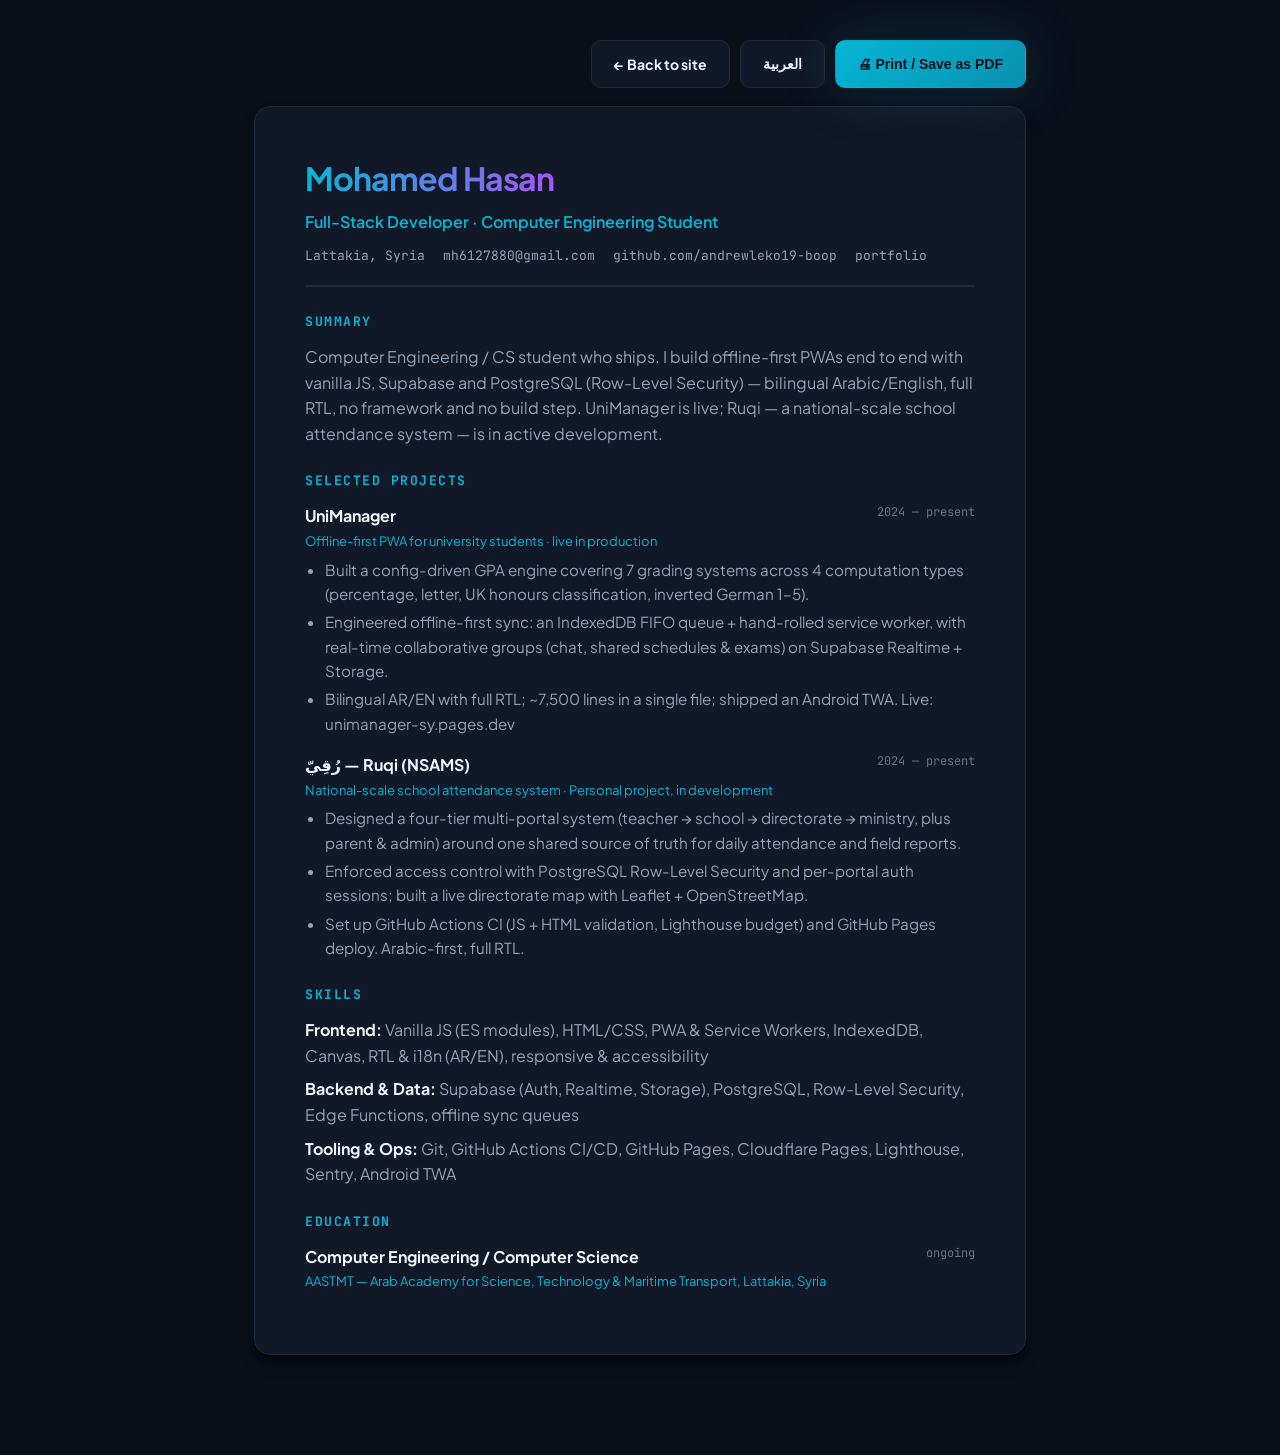
==== commit 2374d6ae: "Restore personal portfolio + reframe Ruqi (supersede generic template) main had been genericized int" ====
--- a/resume.html
+++ b/resume.html
@@ -3,8 +3,8 @@
 <head>
   <meta charset="UTF-8">
   <meta name="viewport" content="width=device-width, initial-scale=1.0">
-  <title>[Your Name] — Résumé</title>
-  <meta name="description" content="Résumé of [Your Name] — Full-Stack Developer & Computer Engineering student, [Your City, Country].">
+  <title>Mohamed Hasan — Résumé</title>
+  <meta name="description" content="Résumé of Mohamed Hasan — Full-Stack Developer & Computer Engineering student, Lattakia, Syria.">
   <meta name="theme-color" content="#0a0f1a">
   <link rel="icon" href="favicon.svg" type="image/svg+xml">
   <link rel="preconnect" href="https://fonts.googleapis.com">
@@ -61,19 +61,19 @@
 
     <article class="paper">
       <header class="r-head">
-        <h1 class="r-name"><span class="gradient-text">[Your Name]</span></h1>
-        <p class="r-role" data-i18n="role">[Your Job Title]</p>
+        <h1 class="r-name"><span class="gradient-text">Mohamed Hasan</span></h1>
+        <p class="r-role" data-i18n="role">Full-Stack Developer · Computer Engineering Student</p>
         <div class="r-contact">
-          <span>[Your City, Country]</span>
-          <a href="mailto:your@email.com">your@email.com</a>
-          <a href="https://github.com/your-username" target="_blank" rel="noopener">github.com/your-username</a>
-          <a href="https://yourdomain.com/" target="_blank" rel="noopener">portfolio</a>
+          <span>Lattakia, Syria</span>
+          <a href="mailto:mh6127880@gmail.com">mh6127880@gmail.com</a>
+          <a href="https://github.com/andrewleko19-boop" target="_blank" rel="noopener">github.com/andrewleko19-boop</a>
+          <a href="https://andrewleko19-boop.github.io/portfolio/" target="_blank" rel="noopener">portfolio</a>
         </div>
       </header>
 
       <section class="r-section">
         <h2 data-i18n="h.summary">Summary</h2>
-        <p data-i18n="summary">Computer Engineering / CS student who ships. I build offline-first PWAs end to end with vanilla JS, Supabase and PostgreSQL (Row-Level Security) — bilingual Arabic/English, full RTL, no framework and no build step. Two real products in production.</p>
+        <p data-i18n="summary">Computer Engineering / CS student who ships. I build offline-first PWAs end to end with vanilla JS, Supabase and PostgreSQL (Row-Level Security) — bilingual Arabic/English, full RTL, no framework and no build step. UniManager is live; Ruqi — a national-scale school attendance system — is in active development.</p>
       </section>
 
       <section class="r-section">
@@ -81,27 +81,27 @@
 
         <div class="r-job">
           <div class="r-job-top">
-            <span class="r-job-title">Project A: Task Management System</span>
-            <span class="r-job-date">[Start] — [End/Present]</span>
+            <span class="r-job-title">UniManager</span>
+            <span class="r-job-date">2024 — present</span>
           </div>
-          <div class="r-job-sub" data-i18n="p.uni.sub">Offline-first PWA for teams · live in production</div>
+          <div class="r-job-sub" data-i18n="p.uni.sub">Offline-first PWA for university students · live in production</div>
           <ul>
-            <li data-i18n="p.uni.b1">Built a config-driven scoring engine covering multiple systems across several computation types.</li>
-            <li data-i18n="p.uni.b2">Engineered offline-first sync: an IndexedDB FIFO queue + hand-rolled service worker, with real-time collaborative groups (chat, shared schedules & tasks) on Supabase Realtime + Storage.</li>
-            <li data-i18n="p.uni.b3">Bilingual AR/EN with full RTL; ~7,500 lines in a single file; shipped an Android TWA. Live: [your-project-link]</li>
+            <li data-i18n="p.uni.b1">Built a config-driven GPA engine covering 7 grading systems across 4 computation types (percentage, letter, UK honours classification, inverted German 1–5).</li>
+            <li data-i18n="p.uni.b2">Engineered offline-first sync: an IndexedDB FIFO queue + hand-rolled service worker, with real-time collaborative groups (chat, shared schedules & exams) on Supabase Realtime + Storage.</li>
+            <li data-i18n="p.uni.b3">Bilingual AR/EN with full RTL; ~7,500 lines in a single file; shipped an Android TWA. Live: unimanager-sy.pages.dev</li>
           </ul>
         </div>
 
         <div class="r-job">
           <div class="r-job-top">
-            <span class="r-job-title">Project B: Admin Dashboard</span>
-            <span class="r-job-date">[Start] — [End/Present]</span>
+            <span class="r-job-title">رُقِيّ — Ruqi (NSAMS)</span>
+            <span class="r-job-date">2024 — present</span>
           </div>
-          <div class="r-job-sub" data-i18n="p.ruqi.sub">Admin dashboard system · Enterprise client</div>
+          <div class="r-job-sub" data-i18n="p.ruqi.sub">National-scale school attendance system · Personal project, in development</div>
           <ul>
-            <li data-i18n="p.ruqi.b1">Designed a four-tier multi-portal system (team → manager → department → organization, plus client & admin) around one shared source of truth for daily reporting and analytics.</li>
-            <li data-i18n="p.ruqi.b2">Enforced access control with PostgreSQL Row-Level Security and per-portal auth sessions; built a live map view with Leaflet + OpenStreetMap.</li>
-            <li data-i18n="p.ruqi.b3">Set up GitHub Actions CI (JS + HTML validation, Lighthouse budget) and GitHub Pages deploy. Bilingual, full RTL.</li>
+            <li data-i18n="p.ruqi.b1">Designed a four-tier multi-portal system (teacher → school → directorate → ministry, plus parent & admin) around one shared source of truth for daily attendance and field reports.</li>
+            <li data-i18n="p.ruqi.b2">Enforced access control with PostgreSQL Row-Level Security and per-portal auth sessions; built a live directorate map with Leaflet + OpenStreetMap.</li>
+            <li data-i18n="p.ruqi.b3">Set up GitHub Actions CI (JS + HTML validation, Lighthouse budget) and GitHub Pages deploy. Arabic-first, full RTL.</li>
           </ul>
         </div>
       </section>
@@ -119,10 +119,10 @@
         <h2 data-i18n="h.education">Education</h2>
         <div class="r-job">
           <div class="r-job-top">
-            <span class="r-job-title" data-i18n="edu.title">[Your Degree]</span>
-            <span class="r-job-date" data-i18n="edu.date">[Start] — [End/ongoing]</span>
+            <span class="r-job-title" data-i18n="edu.title">Computer Engineering / Computer Science</span>
+            <span class="r-job-date" data-i18n="edu.date">ongoing</span>
           </div>
-          <div class="r-job-sub">[Your University], [Your City, Country]</div>
+          <div class="r-job-sub">AASTMT — Arab Academy for Science, Technology & Maritime Transport, Lattakia, Syria</div>
         </div>
       </section>
     </article>
@@ -136,22 +136,22 @@
       var DICT = {
         ar: {
           "back": "← العودة للموقع", "print": "🖨 طباعة / حفظ PDF",
-          "role": "[مسمّاك الوظيفي]",
+          "role": "مطوّر Full-Stack · طالب هندسة حاسوب",
           "h.summary": "نبذة",
-          "summary": "طالب هندسة حاسوب / علوم حاسوب يُطلق منتجات حقيقية. أبني تطبيقات PWA تعمل دون اتصال من البداية للنهاية بـ JavaScript خام وSupabase وPostgreSQL مع أمان على مستوى الصف (RLS) — ثنائي اللغة عربي/إنجليزي بدعم RTL كامل، بلا إطار عمل وبلا خطوة build. منتجان فعليان في الإنتاج.",
+          "summary": "طالب هندسة حاسوب / علوم حاسوب يُطلق منتجات حقيقية. أبني تطبيقات PWA تعمل دون اتصال من البداية للنهاية بـ JavaScript خام وSupabase وPostgreSQL مع أمان على مستوى الصف (RLS) — ثنائي اللغة عربي/إنجليزي بدعم RTL كامل، بلا إطار عمل وبلا خطوة build. UniManager منشور فعلياً، ورُقِيّ (نظام حضور مدرسي وطنيّ النطاق) قيد التطوير النشِط.",
           "h.projects": "مشاريع مختارة",
-          "p.uni.sub": "تطبيق PWA يعمل دون اتصال للفرق · منشور فعلياً",
-          "p.uni.b1": "بنيت محرّك تقييم قابل للضبط يغطّي أنظمة متعددة عبر عدة أنواع حساب.",
-          "p.uni.b2": "صمّمت تزامناً يعمل دون اتصال: طابور FIFO على IndexedDB وservice worker مكتوب يدوياً، مع مجموعات تعاونية لحظية (محادثة، جداول ومهام مشتركة) على Supabase Realtime + Storage.",
-          "p.uni.b3": "ثنائي اللغة عربي/إنجليزي بدعم RTL كامل؛ نحو 7500 سطر في ملف واحد؛ ونشرت حزمة أندرويد TWA. الرابط: [رابط مشروعك]",
-          "p.ruqi.sub": "نظام لوحة تحكم إدارية · عميل مؤسسي",
-          "p.ruqi.b1": "صمّمت نظاماً متعدّد البوابات من أربعة مستويات (فريق ← مدير ← قسم ← مؤسسة، مع عميل وإشراف) حول مصدر حقيقة واحد للتقارير اليومية والتحليلات.",
-          "p.ruqi.b2": "طبّقت التحكّم بالوصول عبر أمان PostgreSQL على مستوى الصف وجلسات مصادقة لكل بوابة؛ وبنيت خريطة حيّة بـ Leaflet + OpenStreetMap.",
-          "p.ruqi.b3": "أعددت تكاملاً مستمراً على GitHub Actions (تحقّق JS + HTML، وميزانية Lighthouse) ونشراً على GitHub Pages. ثنائي اللغة بدعم RTL كامل.",
+          "p.uni.sub": "تطبيق PWA يعمل دون اتصال للطلاب الجامعيين · منشور فعلياً",
+          "p.uni.b1": "بنيت محرّك معدّل تراكمي قابل للضبط يغطّي 7 أنظمة تقدير عبر 4 أنواع حساب (نسبة مئوية، حرفي، تصنيف الشرف البريطاني، والنظام الألماني المعكوس 1–5).",
+          "p.uni.b2": "صمّمت تزامناً يعمل دون اتصال: طابور FIFO على IndexedDB وservice worker مكتوب يدوياً، مع مجموعات تعاونية لحظية (محادثة، جداول وامتحانات مشتركة) على Supabase Realtime + Storage.",
+          "p.uni.b3": "ثنائي اللغة عربي/إنجليزي بدعم RTL كامل؛ نحو 7500 سطر في ملف واحد؛ ونشرت حزمة أندرويد TWA. الرابط: unimanager-sy.pages.dev",
+          "p.ruqi.sub": "نظام حضور مدرسي وطنيّ النطاق · مشروع شخصي (قيد التطوير)",
+          "p.ruqi.b1": "صمّمت نظاماً متعدّد البوابات من أربعة مستويات (معلّم ← مدرسة ← مديرية ← وزارة، مع ولي أمر وإشراف) حول مصدر حقيقة واحد للحضور اليومي والتقارير الميدانية.",
+          "p.ruqi.b2": "طبّقت التحكّم بالوصول عبر أمان PostgreSQL على مستوى الصف وجلسات مصادقة لكل بوابة؛ وبنيت خريطة مديرية حيّة بـ Leaflet + OpenStreetMap.",
+          "p.ruqi.b3": "أعددت تكاملاً مستمراً على GitHub Actions (تحقّق JS + HTML، وميزانية Lighthouse) ونشراً على GitHub Pages. عربي أولاً، بدعم RTL كامل.",
           "h.skills": "المهارات",
           "s.frontend": "الواجهة:", "s.backend": "الخلفية والبيانات:", "s.tools": "الأدوات والتشغيل:",
           "h.education": "التعليم",
-          "edu.title": "[تخصصك]", "edu.date": "[تاريخ البدء] — [تاريخ الانتهاء/مستمرّ]"
+          "edu.title": "هندسة حاسوب / علوم حاسوب", "edu.date": "مستمرّ"
         }
       };
 
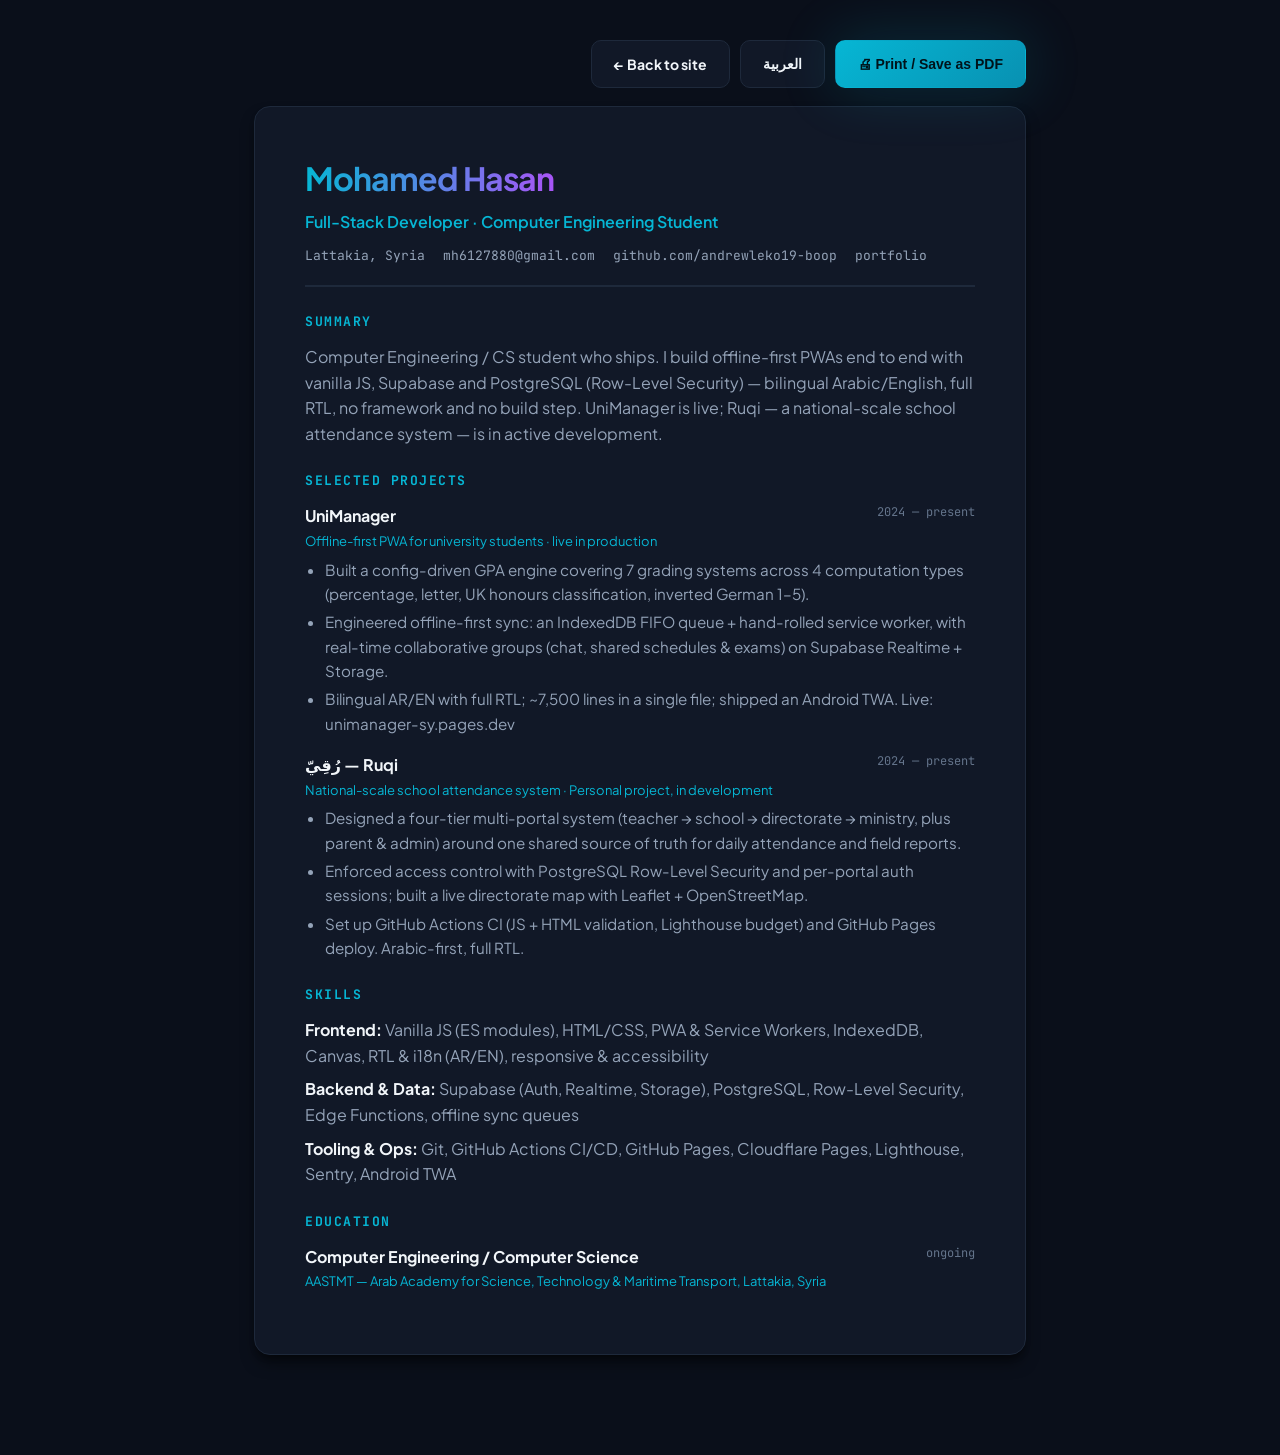
==== commit f0223387: "fix: update Ruqi links after repo rename (nsams → ruqi) The nsams repo on GitHub was renamed to "ruq" ====
--- a/resume.html
+++ b/resume.html
@@ -94,7 +94,7 @@
 
         <div class="r-job">
           <div class="r-job-top">
-            <span class="r-job-title">رُقِيّ — Ruqi (NSAMS)</span>
+            <span class="r-job-title">رُقِيّ — Ruqi</span>
             <span class="r-job-date">2024 — present</span>
           </div>
           <div class="r-job-sub" data-i18n="p.ruqi.sub">National-scale school attendance system · Personal project, in development</div>
